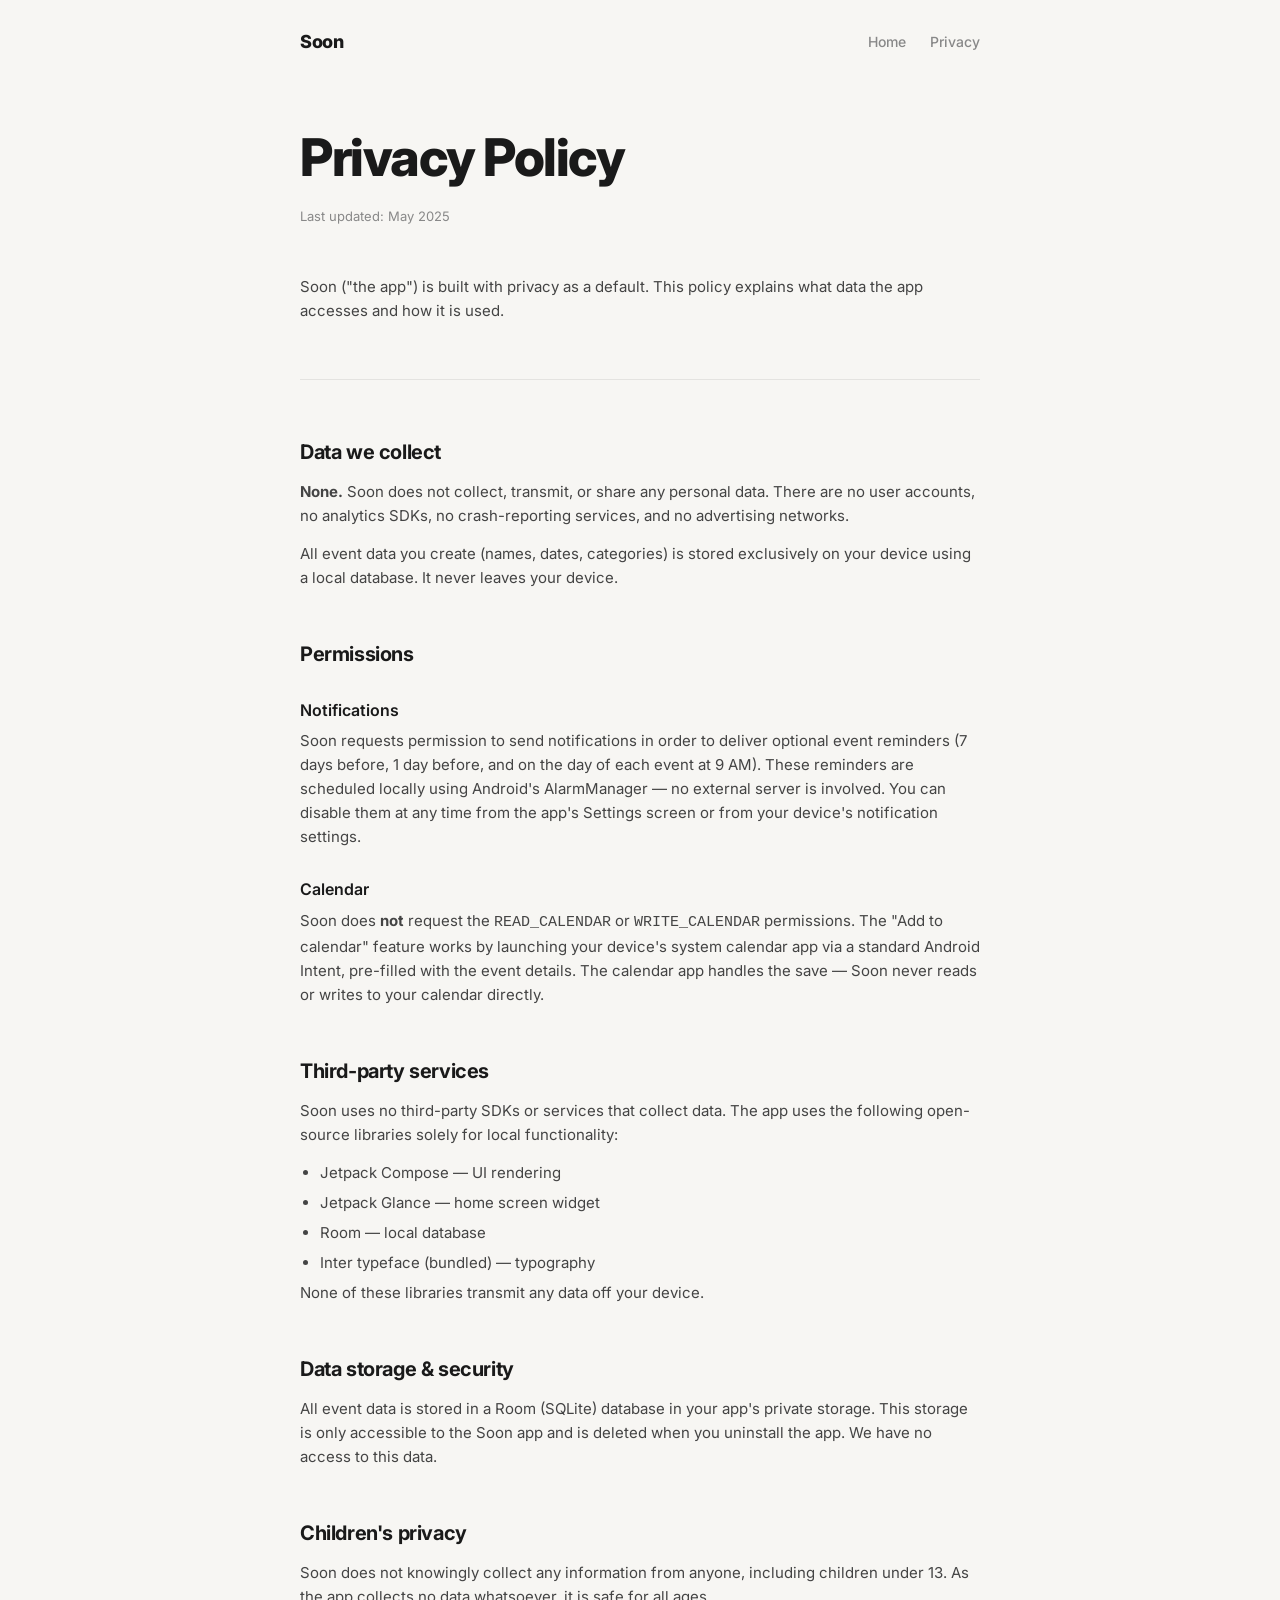
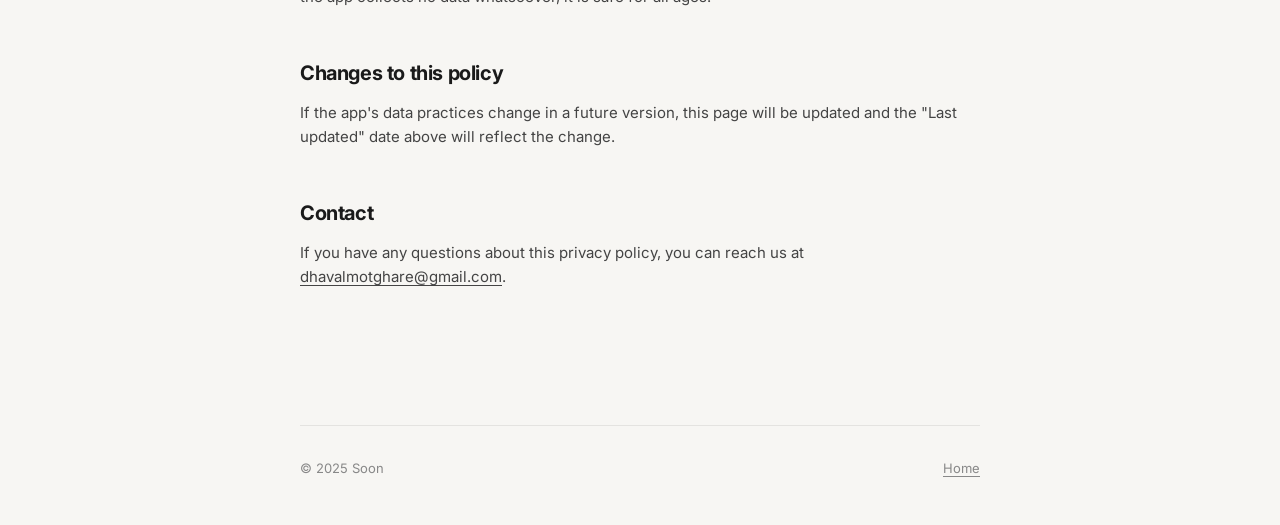
==== privacy.html @ 2a0a5874 "Initial site: landing page and privacy policy" ====
<!DOCTYPE html>
<html lang="en">
<head>
  <meta charset="UTF-8" />
  <meta name="viewport" content="width=device-width, initial-scale=1.0" />
  <title>Privacy Policy — Soon</title>
  <meta name="description" content="Privacy policy for the Soon countdown app." />
  <link rel="stylesheet" href="style.css" />
</head>
<body>

  <nav>
    <a class="nav-logo" href="index.html">Soon</a>
    <ul class="nav-links">
      <li><a href="index.html">Home</a></li>
      <li><a href="privacy.html">Privacy</a></li>
    </ul>
</nav>

  <div class="container">

    <h1>Privacy Policy</h1>
    <p class="meta">Last updated: May 2025</p>

    <div class="policy-section">
      <p>Soon ("the app") is built with privacy as a default. This policy explains what data the app accesses and how it is used.</p>
    </div>

    <hr class="divider" />

    <div class="policy-section">
      <h2>Data we collect</h2>
      <p><strong>None.</strong> Soon does not collect, transmit, or share any personal data. There are no user accounts, no analytics SDKs, no crash-reporting services, and no advertising networks.</p>
      <p>All event data you create (names, dates, categories) is stored exclusively on your device using a local database. It never leaves your device.</p>
    </div>

    <div class="policy-section">
      <h2>Permissions</h2>

      <h3>Notifications</h3>
      <p>Soon requests permission to send notifications in order to deliver optional event reminders (7 days before, 1 day before, and on the day of each event at 9 AM). These reminders are scheduled locally using Android's AlarmManager — no external server is involved. You can disable them at any time from the app's Settings screen or from your device's notification settings.</p>

      <h3>Calendar</h3>
      <p>Soon does <strong>not</strong> request the <code>READ_CALENDAR</code> or <code>WRITE_CALENDAR</code> permissions. The "Add to calendar" feature works by launching your device's system calendar app via a standard Android Intent, pre-filled with the event details. The calendar app handles the save — Soon never reads or writes to your calendar directly.</p>
    </div>

    <div class="policy-section">
      <h2>Third-party services</h2>
      <p>Soon uses no third-party SDKs or services that collect data. The app uses the following open-source libraries solely for local functionality:</p>
      <ul class="policy-list">
        <li>Jetpack Compose — UI rendering</li>
        <li>Jetpack Glance — home screen widget</li>
        <li>Room — local database</li>
        <li>Inter typeface (bundled) — typography</li>
      </ul>
      <p>None of these libraries transmit any data off your device.</p>
    </div>

    <div class="policy-section">
      <h2>Data storage & security</h2>
      <p>All event data is stored in a Room (SQLite) database in your app's private storage. This storage is only accessible to the Soon app and is deleted when you uninstall the app. We have no access to this data.</p>
    </div>

    <div class="policy-section">
      <h2>Children's privacy</h2>
      <p>Soon does not knowingly collect any information from anyone, including children under 13. As the app collects no data whatsoever, it is safe for all ages.</p>
    </div>

    <div class="policy-section">
      <h2>Changes to this policy</h2>
      <p>If the app's data practices change in a future version, this page will be updated and the "Last updated" date above will reflect the change.</p>
    </div>

    <div class="policy-section">
      <h2>Contact</h2>
      <p>If you have any questions about this privacy policy, you can reach us at <a href="mailto:dhavalmotghare@gmail.com">dhavalmotghare@gmail.com</a>.</p>
    </div>

  </div>

  <footer>
    <span>© 2025 Soon</span>
    <a href="index.html">Home</a>
  </footer>

</body>
</html>
---- style.css ----
@import url('https://fonts.googleapis.com/css2?family=Inter:wght@400;500;600;700;800&display=swap');

*, *::before, *::after { box-sizing: border-box; margin: 0; padding: 0; }

:root {
  --bg:        #F7F6F3;
  --surface:   #EEEDEA;
  --text:      #1A1A1A;
  --muted:     #888;
  --accent:    #1A1A1A;
  --border:    rgba(0,0,0,0.08);
  --radius:    16px;
  --max:       680px;
}

body {
  font-family: 'Inter', sans-serif;
  background: var(--bg);
  color: var(--text);
  line-height: 1.6;
  padding: 0 20px;
}

a { color: inherit; text-decoration: underline; text-underline-offset: 3px; }
a:hover { opacity: 0.6; }

/* ── Nav ── */
nav {
  max-width: var(--max);
  margin: 0 auto;
  padding: 28px 0 0;
  display: flex;
  align-items: center;
  justify-content: space-between;
}
.nav-logo {
  font-weight: 800;
  font-size: 18px;
  letter-spacing: -0.4px;
  text-decoration: none;
}
.nav-links {
  display: flex;
  gap: 24px;
  font-size: 14px;
  font-weight: 500;
  color: var(--muted);
  list-style: none;
}
.nav-links a { text-decoration: none; }
.nav-links a:hover { color: var(--text); opacity: 1; }

/* ── Sections ── */
.container {
  max-width: var(--max);
  margin: 0 auto;
  padding: 72px 0 96px;
}

h1 {
  font-size: clamp(36px, 6vw, 52px);
  font-weight: 800;
  letter-spacing: -1.5px;
  line-height: 1.1;
  margin-bottom: 20px;
}
h2 {
  font-size: 20px;
  font-weight: 700;
  letter-spacing: -0.4px;
  margin: 48px 0 12px;
}
h3 {
  font-size: 16px;
  font-weight: 600;
  margin: 28px 0 6px;
}
p {
  font-size: 15px;
  color: #444;
  margin-bottom: 14px;
}
p:last-child { margin-bottom: 0; }

.tagline {
  font-size: clamp(16px, 2.5vw, 19px);
  color: var(--muted);
  font-weight: 400;
  margin-bottom: 40px;
  max-width: 480px;
}

/* ── Feature grid ── */
.features {
  display: grid;
  grid-template-columns: repeat(auto-fill, minmax(280px, 1fr));
  gap: 12px;
  margin-top: 56px;
}
.feature {
  background: var(--surface);
  border-radius: var(--radius);
  padding: 22px 24px;
}
.feature-label {
  font-size: 13px;
  font-weight: 600;
  color: var(--muted);
  text-transform: uppercase;
  letter-spacing: 0.6px;
  margin-bottom: 6px;
}
.feature h3 {
  font-size: 16px;
  font-weight: 700;
  margin: 0 0 6px;
}
.feature p {
  font-size: 14px;
  color: #666;
  margin: 0;
}

/* ── Divider ── */
.divider {
  border: none;
  border-top: 1px solid var(--border);
  margin: 56px 0;
}

/* ── Privacy-specific ── */
.meta {
  font-size: 13px;
  color: var(--muted);
  margin-bottom: 48px;
}
.policy-section {
  margin-bottom: 40px;
}
ul.policy-list {
  padding-left: 20px;
  margin-top: 8px;
}
ul.policy-list li {
  font-size: 15px;
  color: #444;
  margin-bottom: 6px;
}

/* ── Footer ── */
footer {
  max-width: var(--max);
  margin: 0 auto;
  padding: 32px 0 48px;
  border-top: 1px solid var(--border);
  display: flex;
  justify-content: space-between;
  align-items: center;
  font-size: 13px;
  color: var(--muted);
  flex-wrap: wrap;
  gap: 12px;
}
footer a { color: var(--muted); }
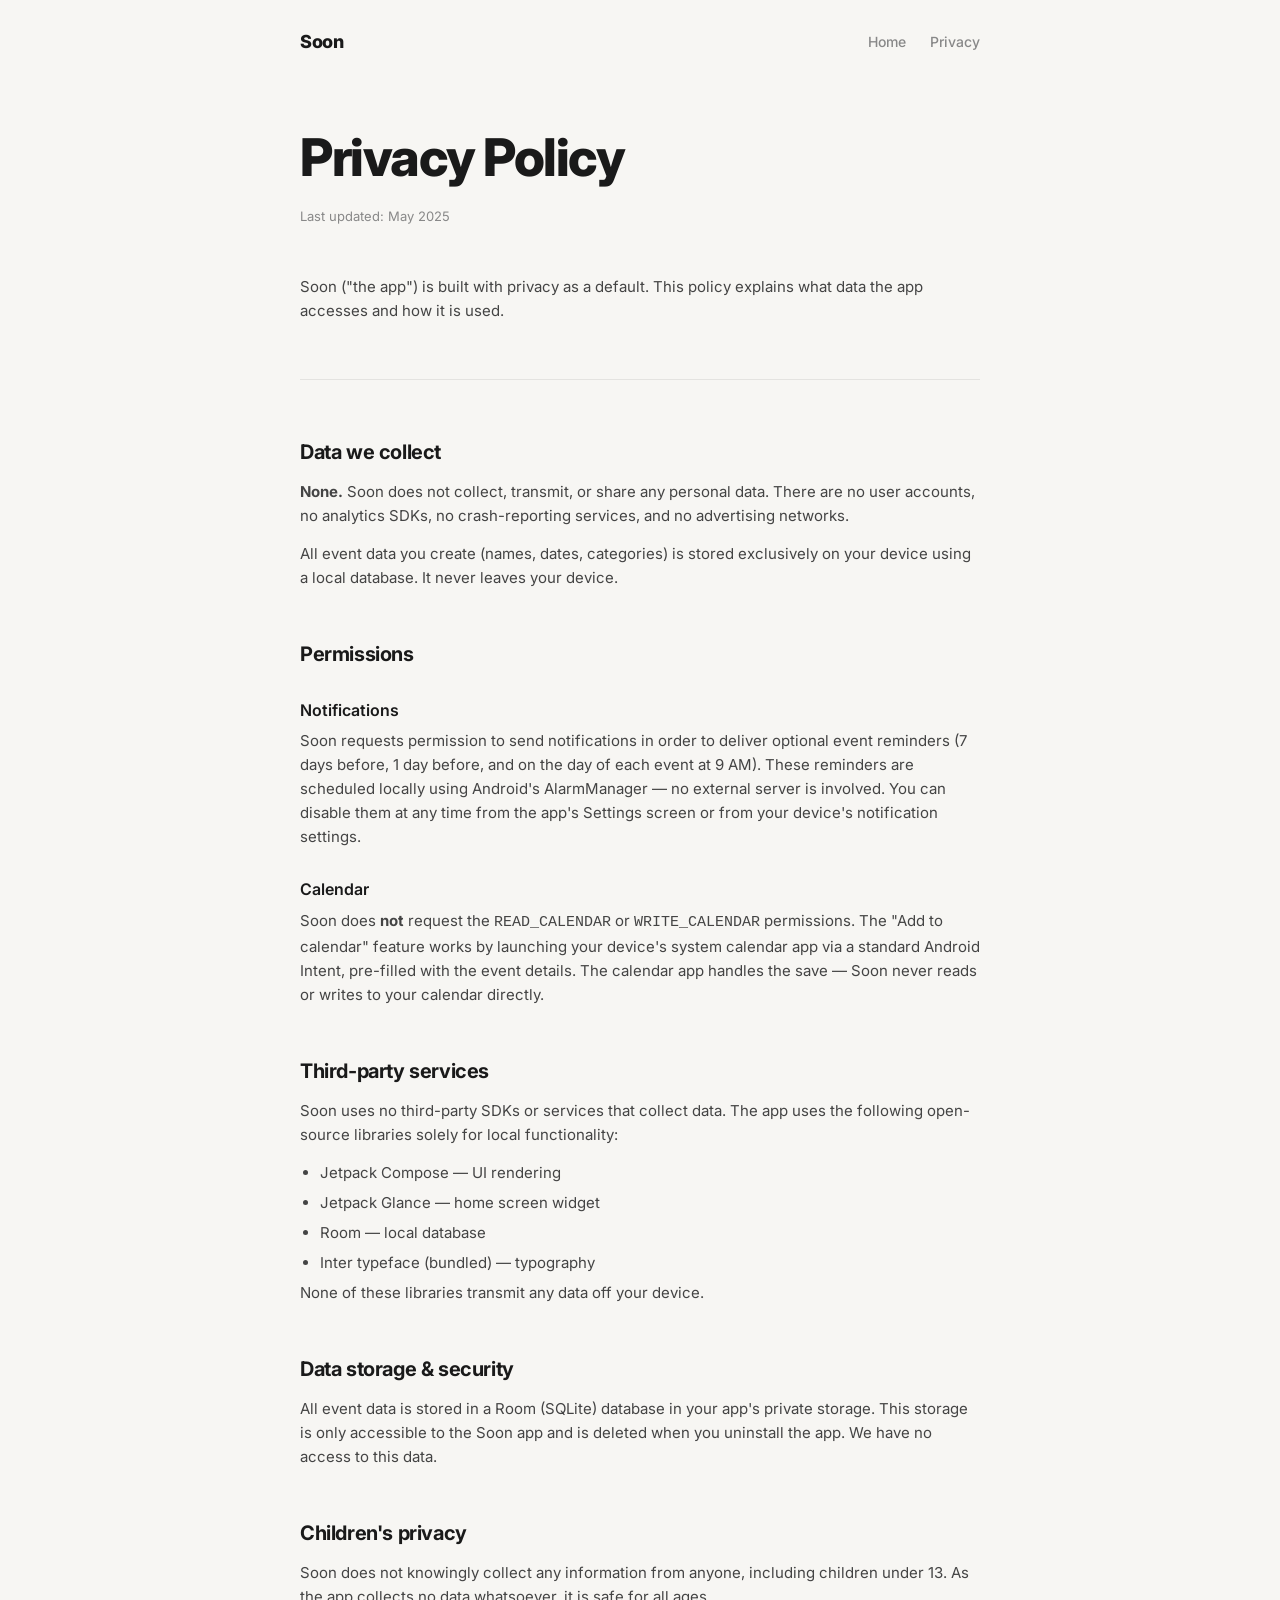
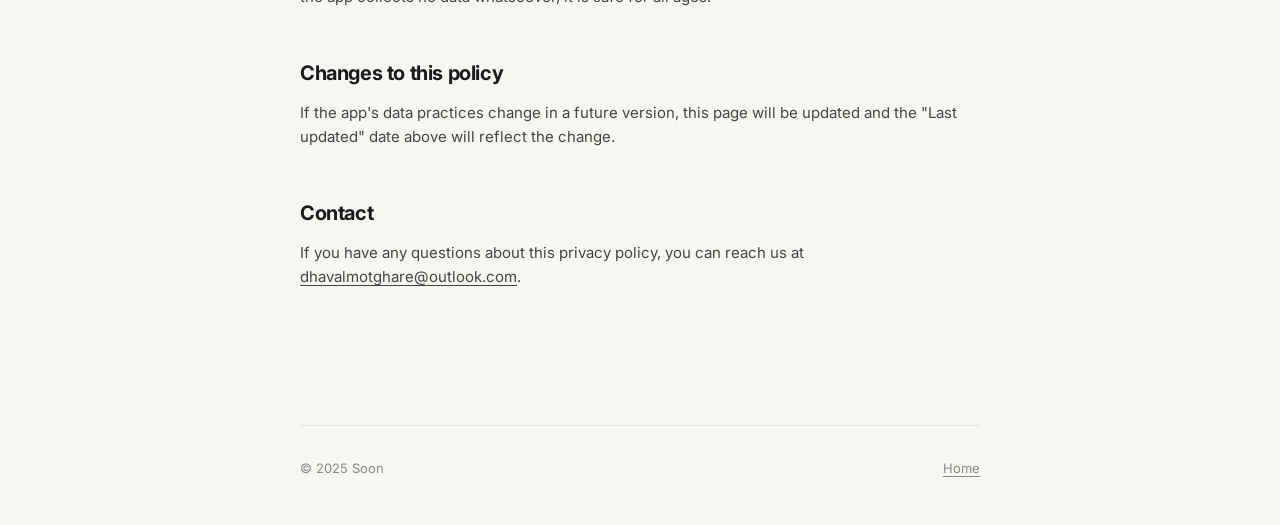
==== commit ae6e6e52: "Update contact email to outlook address" ====
--- a/privacy.html
+++ b/privacy.html
@@ -73,7 +73,7 @@
 
     <div class="policy-section">
       <h2>Contact</h2>
-      <p>If you have any questions about this privacy policy, you can reach us at <a href="mailto:dhavalmotghare@gmail.com">dhavalmotghare@gmail.com</a>.</p>
+      <p>If you have any questions about this privacy policy, you can reach us at <a href="mailto:dhavalmotghare@outlook.com">dhavalmotghare@outlook.com</a>.</p>
     </div>
 
   </div>
